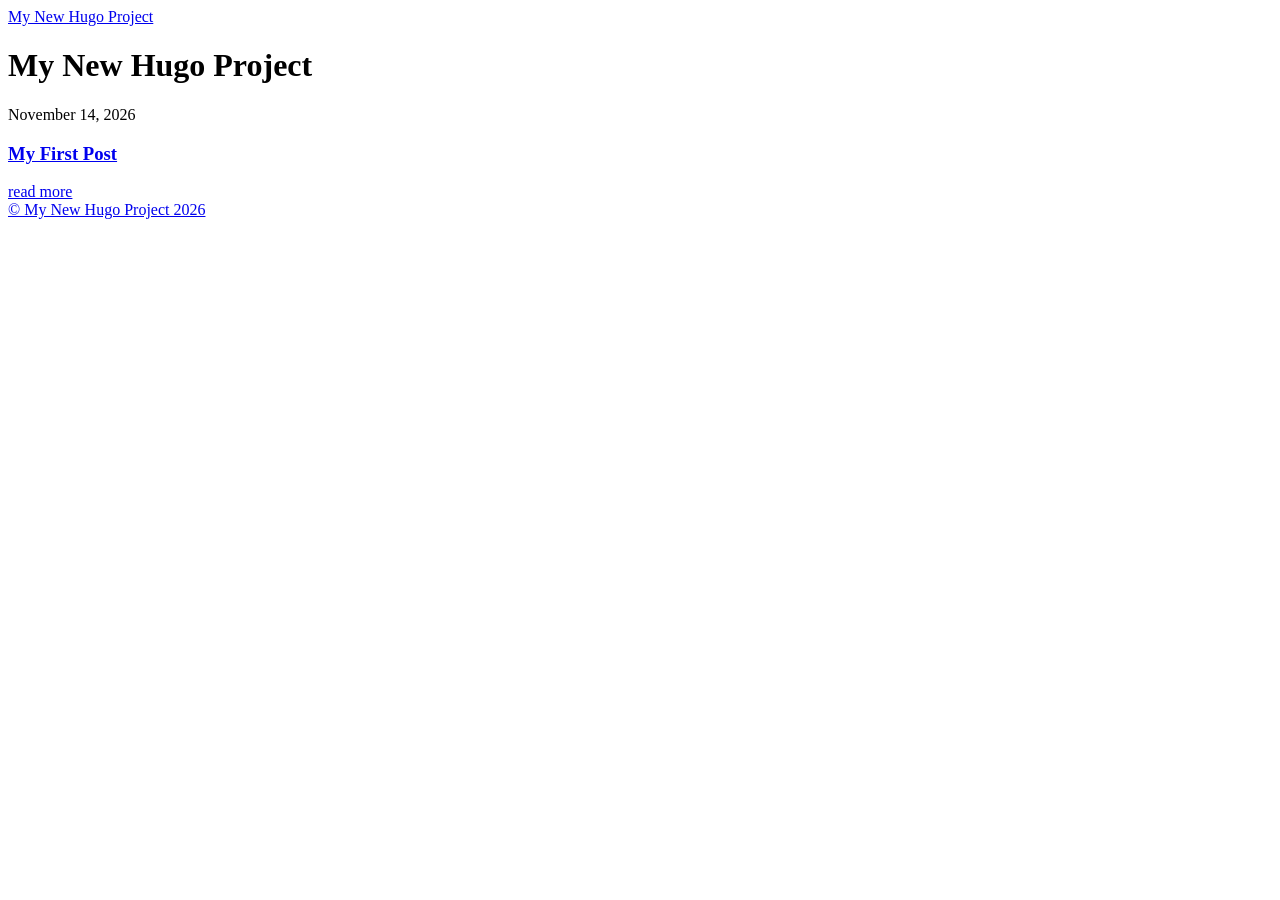
==== index.html @ 1c85fb97 "deploy: NyikaHE/nyikahe_blog@99d3f160ebe98506a557c8e9d251734ff0d45066" ====
<!doctype html><html lang=en-us><head><meta charset=utf-8><meta http-equiv=X-UA-Compatible content="IE=edge,chrome=1"><title>My New Hugo Project</title><meta name=viewport content="width=device-width,minimum-scale=1"><meta name=description content><meta name=generator content="Hugo 0.170.0"><meta name=robots content="index, follow"><link rel=stylesheet href=/ananke/css/main.02a37ad6c4e155c542d276915a0e3f83f5c7c5fec443350f6e60753f1679b7a7.css integrity="sha256-AqN61sThVcVC0naRWg4/g/XHxf7EQzUPbmB1PxZ5t6c=" crossorigin=anonymous><script>(function(){"use strict";function t(){for(var t=document.querySelectorAll(".code-block .code-copy[hidden]"),e=0;e<t.length;e++)t[e].hidden=!1}document.readyState==="loading"?document.addEventListener("DOMContentLoaded",t):t();function e(e){var t=e.querySelector(".code-copy-label"),n=t?t.textContent:null;e.classList.add("is-copied"),t&&(t.textContent="Copied"),window.setTimeout(function(){e.classList.remove("is-copied"),t&&n!==null&&(t.textContent=n)},2e3)}function n(e){var n,t=document.createElement("textarea");t.value=e,t.setAttribute("readonly",""),t.style.position="absolute",t.style.left="-9999px",document.body.appendChild(t),t.select(),n=!1;try{n=document.execCommand("copy")}catch{n=!1}return document.body.removeChild(t),n}function s(t){var s,o,a,i=t.closest(".code-block");if(!i)return;if(s=i.querySelector("pre"),!s)return;a=s.querySelector("code")||s,o=a.innerText,navigator.clipboard&&navigator.clipboard.writeText?navigator.clipboard.writeText(o).then(function(){e(t)},function(){n(o)&&e(t)}):n(o)&&e(t)}document.addEventListener("click",function(e){var t=e.target.closest(".code-copy");t&&s(t)})})()</script><link href=/index.xml rel=alternate type=application/rss+xml title="My New Hugo Project"><link href=/index.xml rel=feed type=application/rss+xml title="My New Hugo Project"><link rel=canonical href=https://example.org/><meta property="og:url" content="https://example.org/"><meta property="og:site_name" content="My New Hugo Project"><meta property="og:title" content="My New Hugo Project"><meta property="og:locale" content="en_us"><meta property="og:type" content="website"><meta itemprop=name content="My New Hugo Project"><meta itemprop=datePublished content="2026-11-14T11:24:10+00:00"><meta itemprop=dateModified content="2026-11-14T11:24:10+00:00"><meta name=twitter:card content="summary"><meta name=twitter:title content="My New Hugo Project"></head><body class="ma0 avenir bg-near-white production is-home"><header><div class="pb3-m pb6-l bg-black"><nav class="pv3 ph3 ph4-ns" role=navigation><div class="flex-l center items-center justify-between"><a href=/ class="f3 fw2 hover-white white-90 dib no-underline">My New Hugo Project</a><div class="flex-l items-center"><div class=ananke-socials></div></div></div></nav><div class="tc-l pv3 ph3 ph4-ns"><h1 class="f2 f-subheadline-l fw2 light-silver mb0 lh-title">My New Hugo Project</h1></div></div></header><main class=pb7 role=main><article class="cf ph3 ph5-l pv3 pv4-l f4 tc-l center measure-wide lh-copy nested-links mid-gray"></article><div class="pa3 pa4-ns w-100 w-70-ns center"><section class="w-100 mw8"><div class="w-100 mb4 relative"><article class="bb b--black-10"><div class="db pv4 ph3 ph0-l dark-gray no-underline"><div class="flex-column flex-row-ns flex"><div class="blah w-100"><time class="f6 db" datetime=2026-11-14T11:24:10Z>November 14, 2026</time><h1 class="f3 fw1 athelas mt0 lh-title"><a href=/posts/my-first-post/ class="color-inherit dim link">My First Post</a></h1><div class="f6 f5-l lh-copy nested-copy-line-height nested-links"></div><a href=/posts/my-first-post/ class="ba b--moon-gray bg-light-gray br2 color-inherit dib f7 hover-bg-moon-gray link mt2 ph2 pv1">read more</a></div></div></div></article></div></section></div></main><footer class="bg-black bottom-0 w-100 pa3" role=contentinfo><div class="flex justify-between"><a class="f4 fw4 hover-white white-70 dn dib-ns pv2 ph3 no-underline" href=https://example.org/>&copy; My New Hugo Project 2026</a><div><div class=ananke-socials></div></div></div></footer></body></html>
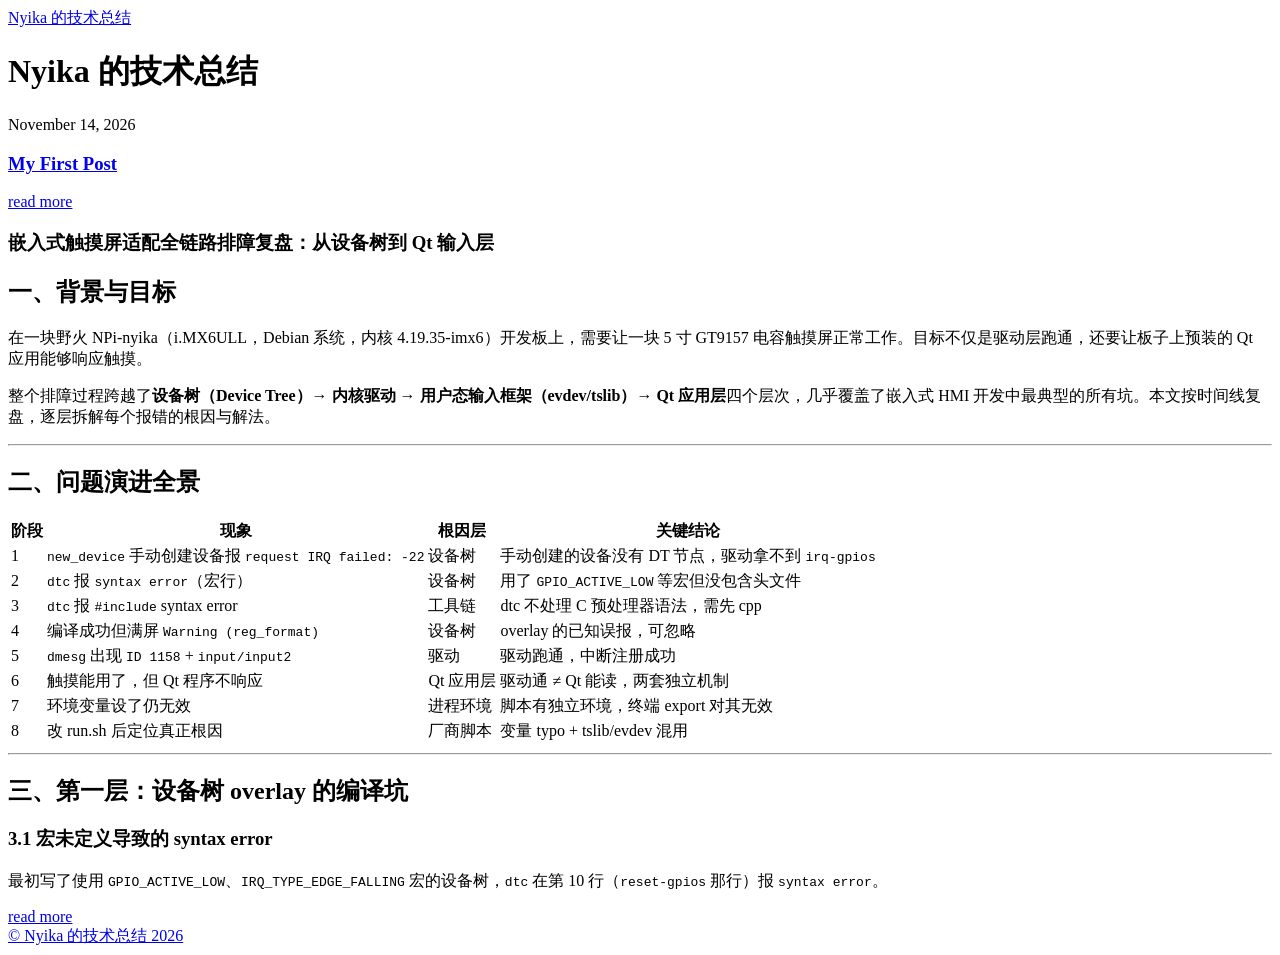
==== commit 3bc9a728: "deploy: NyikaHE/nyikahe_blog@ad315318a54b1dff48051abc5a908caf8fb5663f" ====
--- a/index.html
+++ b/index.html
@@ -1,4 +1,4 @@
-<!doctype html><html lang=en-us><head><meta charset=utf-8><meta http-equiv=X-UA-Compatible content="IE=edge,chrome=1"><title>My New Hugo Project</title><meta name=viewport content="width=device-width,minimum-scale=1"><meta name=description content><meta name=generator content="Hugo 0.170.0"><meta name=robots content="index, follow"><link rel=stylesheet href=/ananke/css/main.02a37ad6c4e155c542d276915a0e3f83f5c7c5fec443350f6e60753f1679b7a7.css integrity="sha256-AqN61sThVcVC0naRWg4/g/XHxf7EQzUPbmB1PxZ5t6c=" crossorigin=anonymous><script>(function(){"use strict";function t(){for(var t=document.querySelectorAll(".code-block .code-copy[hidden]"),e=0;e<t.length;e++)t[e].hidden=!1}document.readyState==="loading"?document.addEventListener("DOMContentLoaded",t):t();function e(e){var t=e.querySelector(".code-copy-label"),n=t?t.textContent:null;e.classList.add("is-copied"),t&&(t.textContent="Copied"),window.setTimeout(function(){e.classList.remove("is-copied"),t&&n!==null&&(t.textContent=n)},2e3)}function n(e){var n,t=document.createElement("textarea");t.value=e,t.setAttribute("readonly",""),t.style.position="absolute",t.style.left="-9999px",document.body.appendChild(t),t.select(),n=!1;try{n=document.execCommand("copy")}catch{n=!1}return document.body.removeChild(t),n}function s(t){var s,o,a,i=t.closest(".code-block");if(!i)return;if(s=i.querySelector("pre"),!s)return;a=s.querySelector("code")||s,o=a.innerText,navigator.clipboard&&navigator.clipboard.writeText?navigator.clipboard.writeText(o).then(function(){e(t)},function(){n(o)&&e(t)}):n(o)&&e(t)}document.addEventListener("click",function(e){var t=e.target.closest(".code-copy");t&&s(t)})})()</script><link href=/index.xml rel=alternate type=application/rss+xml title="My New Hugo Project"><link href=/index.xml rel=feed type=application/rss+xml title="My New Hugo Project"><link rel=canonical href=https://example.org/><meta property="og:url" content="https://example.org/"><meta property="og:site_name" content="My New Hugo Project"><meta property="og:title" content="My New Hugo Project"><meta property="og:locale" content="en_us"><meta property="og:type" content="website"><meta itemprop=name content="My New Hugo Project"><meta itemprop=datePublished content="2026-11-14T11:24:10+00:00"><meta itemprop=dateModified content="2026-11-14T11:24:10+00:00"><meta name=twitter:card content="summary"><meta name=twitter:title content="My New Hugo Project"></head><body class="ma0 avenir bg-near-white production is-home"><header><div class="pb3-m pb6-l bg-black"><nav class="pv3 ph3 ph4-ns" role=navigation><div class="flex-l center items-center justify-between"><a href=/ class="f3 fw2 hover-white white-90 dib no-underline">My New Hugo Project</a><div class="flex-l items-center"><div class=ananke-socials></div></div></div></nav><div class="tc-l pv3 ph3 ph4-ns"><h1 class="f2 f-subheadline-l fw2 light-silver mb0 lh-title">My New Hugo Project</h1></div></div></header><main class=pb7 role=main><article class="cf ph3 ph5-l pv3 pv4-l f4 tc-l center measure-wide lh-copy nested-links mid-gray"></article><div class="pa3 pa4-ns w-100 w-70-ns center"><section class="w-100 mw8"><div class="w-100 mb4 relative"><article class="bb b--black-10"><div class="db pv4 ph3 ph0-l dark-gray no-underline"><div class="flex-column flex-row-ns flex"><div class="blah w-100"><time class="f6 db" datetime=2026-11-14T11:24:10Z>November 14, 2026</time><h1 class="f3 fw1 athelas mt0 lh-title"><a href=/posts/my-first-post/ class="color-inherit dim link">My First Post</a></h1><div class="f6 f5-l lh-copy nested-copy-line-height nested-links"></div><a href=/posts/my-first-post/ class="ba b--moon-gray bg-light-gray br2 color-inherit dib f7 hover-bg-moon-gray link mt2 ph2 pv1">read more</a></div></div></div></article></div></section></div></main><footer class="bg-black bottom-0 w-100 pa3" role=contentinfo><div class="flex justify-between"><a class="f4 fw4 hover-white white-70 dn dib-ns pv2 ph3 no-underline" href=https://example.org/>&copy; My New Hugo Project 2026</a><div><div class=ananke-socials></div></div></div></footer></body></html>
+<!doctype html><html lang=en-us><head><meta charset=utf-8><meta http-equiv=X-UA-Compatible content="IE=edge,chrome=1"><title>Nyika 的技术总结</title><meta name=viewport content="width=device-width,minimum-scale=1"><meta name=description content><meta name=generator content="Hugo 0.170.0"><meta name=robots content="index, follow"><link rel=stylesheet href=/ananke/css/main.02a37ad6c4e155c542d276915a0e3f83f5c7c5fec443350f6e60753f1679b7a7.css integrity="sha256-AqN61sThVcVC0naRWg4/g/XHxf7EQzUPbmB1PxZ5t6c=" crossorigin=anonymous><script>(function(){"use strict";function t(){for(var t=document.querySelectorAll(".code-block .code-copy[hidden]"),e=0;e<t.length;e++)t[e].hidden=!1}document.readyState==="loading"?document.addEventListener("DOMContentLoaded",t):t();function e(e){var t=e.querySelector(".code-copy-label"),n=t?t.textContent:null;e.classList.add("is-copied"),t&&(t.textContent="Copied"),window.setTimeout(function(){e.classList.remove("is-copied"),t&&n!==null&&(t.textContent=n)},2e3)}function n(e){var n,t=document.createElement("textarea");t.value=e,t.setAttribute("readonly",""),t.style.position="absolute",t.style.left="-9999px",document.body.appendChild(t),t.select(),n=!1;try{n=document.execCommand("copy")}catch{n=!1}return document.body.removeChild(t),n}function s(t){var s,o,a,i=t.closest(".code-block");if(!i)return;if(s=i.querySelector("pre"),!s)return;a=s.querySelector("code")||s,o=a.innerText,navigator.clipboard&&navigator.clipboard.writeText?navigator.clipboard.writeText(o).then(function(){e(t)},function(){n(o)&&e(t)}):n(o)&&e(t)}document.addEventListener("click",function(e){var t=e.target.closest(".code-copy");t&&s(t)})})()</script><link href=/index.xml rel=alternate type=application/rss+xml title="Nyika 的技术总结"><link href=/index.xml rel=feed type=application/rss+xml title="Nyika 的技术总结"><link rel=canonical href=https://nyikahe.github.io/><meta property="og:url" content="https://nyikahe.github.io/"><meta property="og:site_name" content="Nyika 的技术总结"><meta property="og:title" content="Nyika 的技术总结"><meta property="og:locale" content="en_us"><meta property="og:type" content="website"><meta itemprop=name content="Nyika 的技术总结"><meta itemprop=datePublished content="2026-11-14T11:24:10+00:00"><meta itemprop=dateModified content="2026-11-14T11:24:10+00:00"><meta name=twitter:card content="summary"><meta name=twitter:title content="Nyika 的技术总结"></head><body class="ma0 avenir bg-near-white production is-home"><header><div class="pb3-m pb6-l bg-black"><nav class="pv3 ph3 ph4-ns" role=navigation><div class="flex-l center items-center justify-between"><a href=/ class="f3 fw2 hover-white white-90 dib no-underline">Nyika 的技术总结</a><div class="flex-l items-center"><div class=ananke-socials></div></div></div></nav><div class="tc-l pv3 ph3 ph4-ns"><h1 class="f2 f-subheadline-l fw2 light-silver mb0 lh-title">Nyika 的技术总结</h1></div></div></header><main class=pb7 role=main><article class="cf ph3 ph5-l pv3 pv4-l f4 tc-l center measure-wide lh-copy nested-links mid-gray"></article><div class="pa3 pa4-ns w-100 w-70-ns center"><section class="w-100 mw8"><div class="w-100 mb4 relative"><article class="bb b--black-10"><div class="db pv4 ph3 ph0-l dark-gray no-underline"><div class="flex-column flex-row-ns flex"><div class="blah w-100"><time class="f6 db" datetime=2026-11-14T11:24:10Z>November 14, 2026</time><h1 class="f3 fw1 athelas mt0 lh-title"><a href=/posts/my-first-post/ class="color-inherit dim link">My First Post</a></h1><div class="f6 f5-l lh-copy nested-copy-line-height nested-links"></div><a href=/posts/my-first-post/ class="ba b--moon-gray bg-light-gray br2 color-inherit dib f7 hover-bg-moon-gray link mt2 ph2 pv1">read more</a></div></div></div></article></div><div class="w-100 mb4 relative"><article class="bb b--black-10"><div class="db pv4 ph3 ph0-l dark-gray no-underline"><div class="flex-column flex-row-ns flex"><div class="blah w-100"><h1 class="f3 fw1 athelas mt0 lh-title"><a href=/posts/%E8%A7%A6%E6%91%B8%E5%B1%8F%E9%80%82%E9%85%8D%E5%85%A8%E9%93%BE%E8%B7%AF%E6%8E%92%E9%9A%9C%E5%A4%8D%E7%9B%98/ class="color-inherit dim link"></a></h1><div class="f6 f5-l lh-copy nested-copy-line-height nested-links"><h1 id=嵌入式触摸屏适配全链路排障复盘从设备树到-qt-输入层>嵌入式触摸屏适配全链路排障复盘：从设备树到 Qt 输入层</h1><h2 id=一背景与目标>一、背景与目标</h2><p>在一块野火 NPi-nyika（i.MX6ULL，Debian 系统，内核 4.19.35-imx6）开发板上，需要让一块 5 寸 GT9157 电容触摸屏正常工作。目标不仅是驱动层跑通，还要让板子上预装的 Qt 应用能够响应触摸。</p><p>整个排障过程跨越了<strong>设备树（Device Tree）→ 内核驱动 → 用户态输入框架（evdev/tslib）→ Qt 应用层</strong>四个层次，几乎覆盖了嵌入式 HMI 开发中最典型的所有坑。本文按时间线复盘，逐层拆解每个报错的根因与解法。</p><hr><h2 id=二问题演进全景>二、问题演进全景</h2><table><thead><tr><th>阶段</th><th>现象</th><th>根因层</th><th>关键结论</th></tr></thead><tbody><tr><td>1</td><td><code>new_device</code> 手动创建设备报 <code>request IRQ failed: -22</code></td><td>设备树</td><td>手动创建的设备没有 DT 节点，驱动拿不到 <code>irq-gpios</code></td></tr><tr><td>2</td><td><code>dtc</code> 报 <code>syntax error</code>（宏行）</td><td>设备树</td><td>用了 <code>GPIO_ACTIVE_LOW</code> 等宏但没包含头文件</td></tr><tr><td>3</td><td><code>dtc</code> 报 <code>#include</code> syntax error</td><td>工具链</td><td>dtc 不处理 C 预处理器语法，需先 cpp</td></tr><tr><td>4</td><td>编译成功但满屏 <code>Warning (reg_format)</code></td><td>设备树</td><td>overlay 的已知误报，可忽略</td></tr><tr><td>5</td><td><code>dmesg</code> 出现 <code>ID 1158</code> + <code>input/input2</code></td><td>驱动</td><td>驱动跑通，中断注册成功</td></tr><tr><td>6</td><td>触摸能用了，但 Qt 程序不响应</td><td>Qt 应用层</td><td>驱动通 ≠ Qt 能读，两套独立机制</td></tr><tr><td>7</td><td>环境变量设了仍无效</td><td>进程环境</td><td>脚本有独立环境，终端 export 对其无效</td></tr><tr><td>8</td><td>改 run.sh 后定位真正根因</td><td>厂商脚本</td><td>变量 typo + tslib/evdev 混用</td></tr></tbody></table><hr><h2 id=三第一层设备树-overlay-的编译坑>三、第一层：设备树 overlay 的编译坑</h2><h3 id=31-宏未定义导致的-syntax-error>3.1 宏未定义导致的 syntax error</h3><p>最初写了使用 <code>GPIO_ACTIVE_LOW</code>、<code>IRQ_TYPE_EDGE_FALLING</code> 宏的设备树，<code>dtc</code> 在第 10 行（<code>reset-gpios</code> 那行）报 <code>syntax error</code>。</p></div><a href=/posts/%E8%A7%A6%E6%91%B8%E5%B1%8F%E9%80%82%E9%85%8D%E5%85%A8%E9%93%BE%E8%B7%AF%E6%8E%92%E9%9A%9C%E5%A4%8D%E7%9B%98/ class="ba b--moon-gray bg-light-gray br2 color-inherit dib f7 hover-bg-moon-gray link mt2 ph2 pv1">read more</a></div></div></div></article></div></section></div></main><footer class="bg-black bottom-0 w-100 pa3" role=contentinfo><div class="flex justify-between"><a class="f4 fw4 hover-white white-70 dn dib-ns pv2 ph3 no-underline" href=https://nyikahe.github.io/>&copy; Nyika 的技术总结 2026</a><div><div class=ananke-socials></div></div></div></footer></body></html>
 
 
 
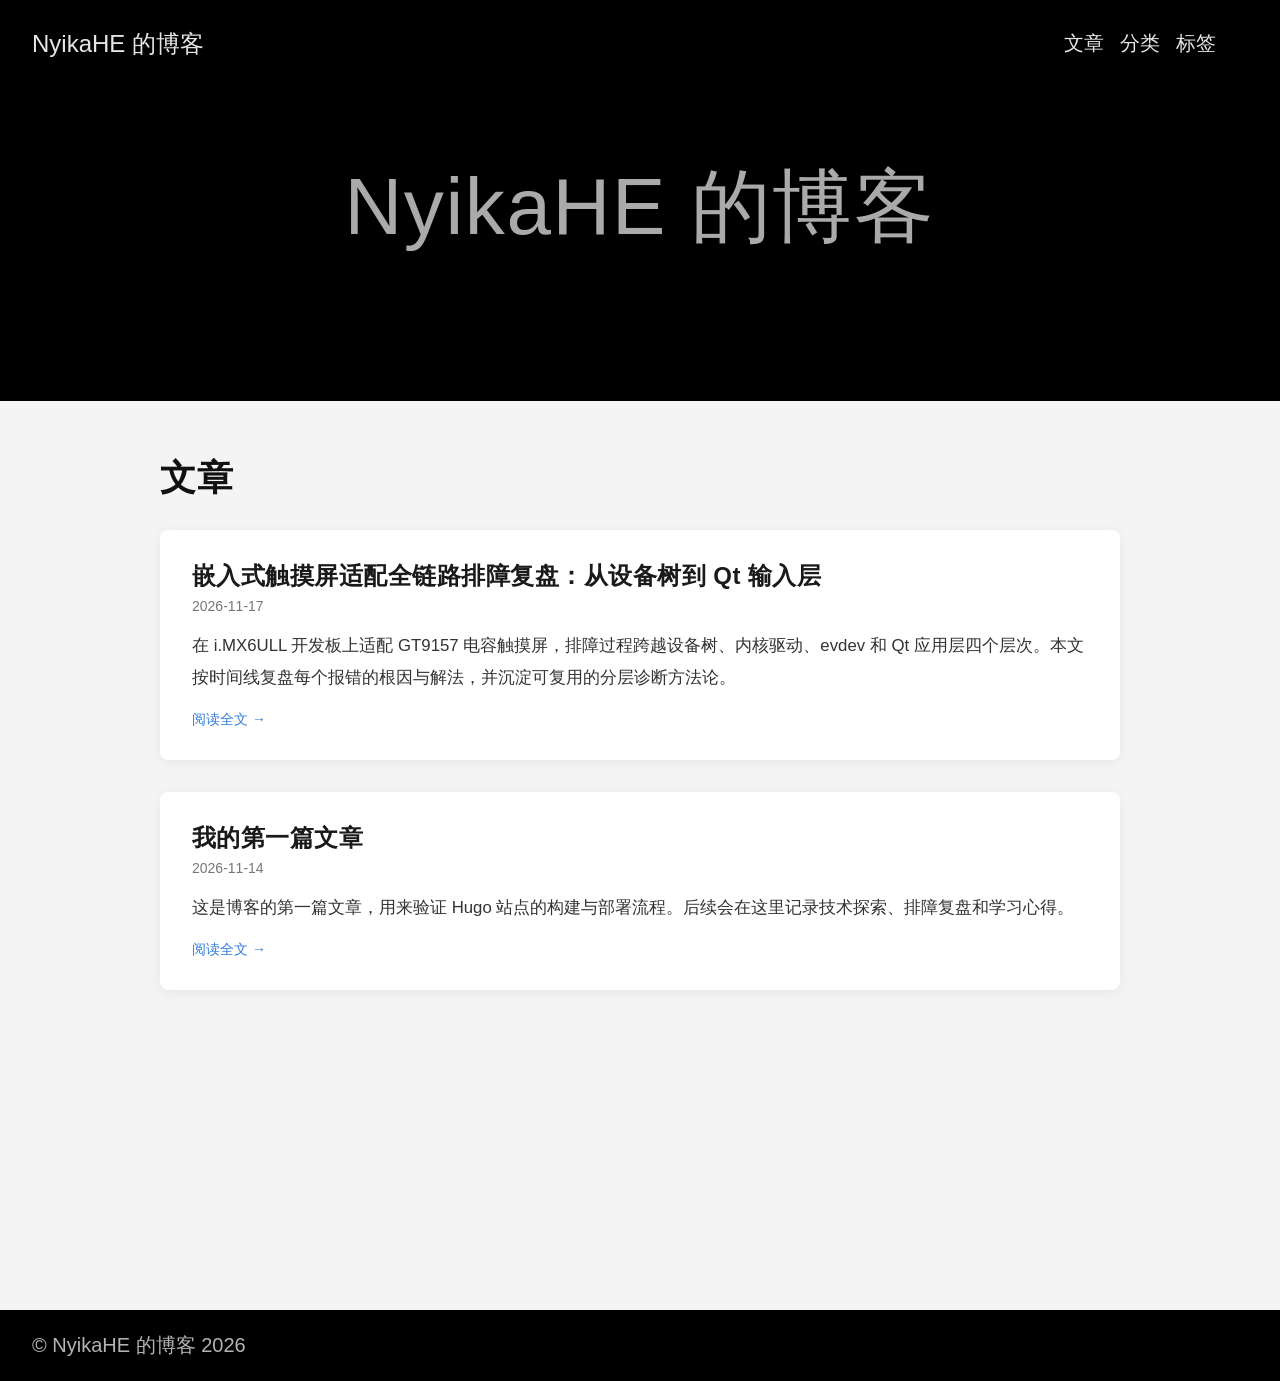
==== commit 1525e1ba: "deploy: NyikaHE/nyikahe_blog@4d8d3b151d9b24d3b36bdac177b7d9951a4b5822" ====
--- a/index.html
+++ b/index.html
@@ -1,4 +1,4 @@
-<!doctype html><html lang=en-us><head><meta charset=utf-8><meta http-equiv=X-UA-Compatible content="IE=edge,chrome=1"><title>Nyika 的技术总结</title><meta name=viewport content="width=device-width,minimum-scale=1"><meta name=description content><meta name=generator content="Hugo 0.170.0"><meta name=robots content="index, follow"><link rel=stylesheet href=/ananke/css/main.02a37ad6c4e155c542d276915a0e3f83f5c7c5fec443350f6e60753f1679b7a7.css integrity="sha256-AqN61sThVcVC0naRWg4/g/XHxf7EQzUPbmB1PxZ5t6c=" crossorigin=anonymous><script>(function(){"use strict";function t(){for(var t=document.querySelectorAll(".code-block .code-copy[hidden]"),e=0;e<t.length;e++)t[e].hidden=!1}document.readyState==="loading"?document.addEventListener("DOMContentLoaded",t):t();function e(e){var t=e.querySelector(".code-copy-label"),n=t?t.textContent:null;e.classList.add("is-copied"),t&&(t.textContent="Copied"),window.setTimeout(function(){e.classList.remove("is-copied"),t&&n!==null&&(t.textContent=n)},2e3)}function n(e){var n,t=document.createElement("textarea");t.value=e,t.setAttribute("readonly",""),t.style.position="absolute",t.style.left="-9999px",document.body.appendChild(t),t.select(),n=!1;try{n=document.execCommand("copy")}catch{n=!1}return document.body.removeChild(t),n}function s(t){var s,o,a,i=t.closest(".code-block");if(!i)return;if(s=i.querySelector("pre"),!s)return;a=s.querySelector("code")||s,o=a.innerText,navigator.clipboard&&navigator.clipboard.writeText?navigator.clipboard.writeText(o).then(function(){e(t)},function(){n(o)&&e(t)}):n(o)&&e(t)}document.addEventListener("click",function(e){var t=e.target.closest(".code-copy");t&&s(t)})})()</script><link href=/index.xml rel=alternate type=application/rss+xml title="Nyika 的技术总结"><link href=/index.xml rel=feed type=application/rss+xml title="Nyika 的技术总结"><link rel=canonical href=https://nyikahe.github.io/><meta property="og:url" content="https://nyikahe.github.io/"><meta property="og:site_name" content="Nyika 的技术总结"><meta property="og:title" content="Nyika 的技术总结"><meta property="og:locale" content="en_us"><meta property="og:type" content="website"><meta itemprop=name content="Nyika 的技术总结"><meta itemprop=datePublished content="2026-11-14T11:24:10+00:00"><meta itemprop=dateModified content="2026-11-14T11:24:10+00:00"><meta name=twitter:card content="summary"><meta name=twitter:title content="Nyika 的技术总结"></head><body class="ma0 avenir bg-near-white production is-home"><header><div class="pb3-m pb6-l bg-black"><nav class="pv3 ph3 ph4-ns" role=navigation><div class="flex-l center items-center justify-between"><a href=/ class="f3 fw2 hover-white white-90 dib no-underline">Nyika 的技术总结</a><div class="flex-l items-center"><div class=ananke-socials></div></div></div></nav><div class="tc-l pv3 ph3 ph4-ns"><h1 class="f2 f-subheadline-l fw2 light-silver mb0 lh-title">Nyika 的技术总结</h1></div></div></header><main class=pb7 role=main><article class="cf ph3 ph5-l pv3 pv4-l f4 tc-l center measure-wide lh-copy nested-links mid-gray"></article><div class="pa3 pa4-ns w-100 w-70-ns center"><section class="w-100 mw8"><div class="w-100 mb4 relative"><article class="bb b--black-10"><div class="db pv4 ph3 ph0-l dark-gray no-underline"><div class="flex-column flex-row-ns flex"><div class="blah w-100"><time class="f6 db" datetime=2026-11-14T11:24:10Z>November 14, 2026</time><h1 class="f3 fw1 athelas mt0 lh-title"><a href=/posts/my-first-post/ class="color-inherit dim link">My First Post</a></h1><div class="f6 f5-l lh-copy nested-copy-line-height nested-links"></div><a href=/posts/my-first-post/ class="ba b--moon-gray bg-light-gray br2 color-inherit dib f7 hover-bg-moon-gray link mt2 ph2 pv1">read more</a></div></div></div></article></div><div class="w-100 mb4 relative"><article class="bb b--black-10"><div class="db pv4 ph3 ph0-l dark-gray no-underline"><div class="flex-column flex-row-ns flex"><div class="blah w-100"><h1 class="f3 fw1 athelas mt0 lh-title"><a href=/posts/%E8%A7%A6%E6%91%B8%E5%B1%8F%E9%80%82%E9%85%8D%E5%85%A8%E9%93%BE%E8%B7%AF%E6%8E%92%E9%9A%9C%E5%A4%8D%E7%9B%98/ class="color-inherit dim link"></a></h1><div class="f6 f5-l lh-copy nested-copy-line-height nested-links"><h1 id=嵌入式触摸屏适配全链路排障复盘从设备树到-qt-输入层>嵌入式触摸屏适配全链路排障复盘：从设备树到 Qt 输入层</h1><h2 id=一背景与目标>一、背景与目标</h2><p>在一块野火 NPi-nyika（i.MX6ULL，Debian 系统，内核 4.19.35-imx6）开发板上，需要让一块 5 寸 GT9157 电容触摸屏正常工作。目标不仅是驱动层跑通，还要让板子上预装的 Qt 应用能够响应触摸。</p><p>整个排障过程跨越了<strong>设备树（Device Tree）→ 内核驱动 → 用户态输入框架（evdev/tslib）→ Qt 应用层</strong>四个层次，几乎覆盖了嵌入式 HMI 开发中最典型的所有坑。本文按时间线复盘，逐层拆解每个报错的根因与解法。</p><hr><h2 id=二问题演进全景>二、问题演进全景</h2><table><thead><tr><th>阶段</th><th>现象</th><th>根因层</th><th>关键结论</th></tr></thead><tbody><tr><td>1</td><td><code>new_device</code> 手动创建设备报 <code>request IRQ failed: -22</code></td><td>设备树</td><td>手动创建的设备没有 DT 节点，驱动拿不到 <code>irq-gpios</code></td></tr><tr><td>2</td><td><code>dtc</code> 报 <code>syntax error</code>（宏行）</td><td>设备树</td><td>用了 <code>GPIO_ACTIVE_LOW</code> 等宏但没包含头文件</td></tr><tr><td>3</td><td><code>dtc</code> 报 <code>#include</code> syntax error</td><td>工具链</td><td>dtc 不处理 C 预处理器语法，需先 cpp</td></tr><tr><td>4</td><td>编译成功但满屏 <code>Warning (reg_format)</code></td><td>设备树</td><td>overlay 的已知误报，可忽略</td></tr><tr><td>5</td><td><code>dmesg</code> 出现 <code>ID 1158</code> + <code>input/input2</code></td><td>驱动</td><td>驱动跑通，中断注册成功</td></tr><tr><td>6</td><td>触摸能用了，但 Qt 程序不响应</td><td>Qt 应用层</td><td>驱动通 ≠ Qt 能读，两套独立机制</td></tr><tr><td>7</td><td>环境变量设了仍无效</td><td>进程环境</td><td>脚本有独立环境，终端 export 对其无效</td></tr><tr><td>8</td><td>改 run.sh 后定位真正根因</td><td>厂商脚本</td><td>变量 typo + tslib/evdev 混用</td></tr></tbody></table><hr><h2 id=三第一层设备树-overlay-的编译坑>三、第一层：设备树 overlay 的编译坑</h2><h3 id=31-宏未定义导致的-syntax-error>3.1 宏未定义导致的 syntax error</h3><p>最初写了使用 <code>GPIO_ACTIVE_LOW</code>、<code>IRQ_TYPE_EDGE_FALLING</code> 宏的设备树，<code>dtc</code> 在第 10 行（<code>reset-gpios</code> 那行）报 <code>syntax error</code>。</p></div><a href=/posts/%E8%A7%A6%E6%91%B8%E5%B1%8F%E9%80%82%E9%85%8D%E5%85%A8%E9%93%BE%E8%B7%AF%E6%8E%92%E9%9A%9C%E5%A4%8D%E7%9B%98/ class="ba b--moon-gray bg-light-gray br2 color-inherit dib f7 hover-bg-moon-gray link mt2 ph2 pv1">read more</a></div></div></div></article></div></section></div></main><footer class="bg-black bottom-0 w-100 pa3" role=contentinfo><div class="flex justify-between"><a class="f4 fw4 hover-white white-70 dn dib-ns pv2 ph3 no-underline" href=https://nyikahe.github.io/>&copy; Nyika 的技术总结 2026</a><div><div class=ananke-socials></div></div></div></footer></body></html>
+<!doctype html><html lang=zh-CN><head><meta charset=utf-8><meta http-equiv=X-UA-Compatible content="IE=edge,chrome=1"><title>NyikaHE 的博客</title><meta name=viewport content="width=device-width,minimum-scale=1"><meta name=description content="记录技术探索与生活思考"><meta name=generator content="Hugo 0.170.0"><meta name=robots content="index, follow"><meta name=author content="NyikaHE"><link rel=stylesheet href=/ananke/css/main.cb15aa29cf52386c5e4d6ed6ccaa021040c9322d6c31ac05c727a256ec3082a1.css integrity="sha256-yxWqKc9SOGxeTW7WzKoCEEDJMi1sMawFxyeiVuwwgqE=" crossorigin=anonymous><script>(function(){"use strict";function t(){for(var t=document.querySelectorAll(".code-block .code-copy[hidden]"),e=0;e<t.length;e++)t[e].hidden=!1}document.readyState==="loading"?document.addEventListener("DOMContentLoaded",t):t();function e(e){var t=e.querySelector(".code-copy-label"),n=t?t.textContent:null;e.classList.add("is-copied"),t&&(t.textContent="Copied"),window.setTimeout(function(){e.classList.remove("is-copied"),t&&n!==null&&(t.textContent=n)},2e3)}function n(e){var n,t=document.createElement("textarea");t.value=e,t.setAttribute("readonly",""),t.style.position="absolute",t.style.left="-9999px",document.body.appendChild(t),t.select(),n=!1;try{n=document.execCommand("copy")}catch{n=!1}return document.body.removeChild(t),n}function s(t){var s,o,a,i=t.closest(".code-block");if(!i)return;if(s=i.querySelector("pre"),!s)return;a=s.querySelector("code")||s,o=a.innerText,navigator.clipboard&&navigator.clipboard.writeText?navigator.clipboard.writeText(o).then(function(){e(t)},function(){n(o)&&e(t)}):n(o)&&e(t)}document.addEventListener("click",function(e){var t=e.target.closest(".code-copy");t&&s(t)})})()</script><link href=/index.xml rel=alternate type=application/rss+xml title="NyikaHE 的博客"><link href=/index.xml rel=feed type=application/rss+xml title="NyikaHE 的博客"><link rel=canonical href=https://nyikahe.github.io/><meta property="og:url" content="https://nyikahe.github.io/"><meta property="og:site_name" content="NyikaHE 的博客"><meta property="og:title" content="NyikaHE 的博客"><meta property="og:description" content="记录技术探索与生活思考"><meta property="og:locale" content="zh_CN"><meta property="og:type" content="website"><meta itemprop=name content="NyikaHE 的博客"><meta itemprop=description content="记录技术探索与生活思考"><meta itemprop=datePublished content="2026-11-17T09:00:00+00:00"><meta itemprop=dateModified content="2026-11-17T09:00:00+00:00"><meta name=twitter:card content="summary"><meta name=twitter:title content="NyikaHE 的博客"><meta name=twitter:description content="记录技术探索与生活思考"></head><body class="ma0 avenir bg-near-white production is-home"><header><div class="pb3-m pb6-l bg-black"><nav class="pv3 ph3 ph4-ns" role=navigation><div class="flex-l center items-center justify-between"><a href=/ class="f3 fw2 hover-white white-90 dib no-underline">NyikaHE 的博客</a><div class="flex-l items-center"><ul class="pl0 mr3"><li class="list f5 f4-ns fw4 dib pr3"><a class="hover-white white-90 no-underline" href=/posts/ title="文章 page">文章</a></li><li class="list f5 f4-ns fw4 dib pr3"><a class="hover-white white-90 no-underline" href=/categories/ title="分类 page">分类</a></li><li class="list f5 f4-ns fw4 dib pr3"><a class="hover-white white-90 no-underline" href=/tags/ title="标签 page">标签</a></li></ul><div class=ananke-socials></div></div></div></nav><div class="tc-l pv3 ph3 ph4-ns"><h1 class="f2 f-subheadline-l fw2 light-silver mb0 lh-title">NyikaHE 的博客</h1></div></div></header><main class=pb7 role=main><section class="pa3 pa4-ns w-100 mw8 center"><h1 class="f3 f2-ns near-black mb4">文章</h1><article class="post-card bg-white mb4 pa4"><h2 class="post-card__title f4 f3-ns mt0 mb2"><a href=/posts/%E8%A7%A6%E6%91%B8%E5%B1%8F%E9%80%82%E9%85%8D%E5%85%A8%E9%93%BE%E8%B7%AF%E6%8E%92%E9%9A%9C%E5%A4%8D%E7%9B%98/>嵌入式触摸屏适配全链路排障复盘：从设备树到 Qt 输入层</a></h2><time class="f6 gray db mb3" datetime=2026-11-17T09:00:00Z>2026-11-17</time><div class="nested-links f5 lh-copy mid-gray mb3">在 i.MX6ULL 开发板上适配 GT9157 电容触摸屏，排障过程跨越设备树、内核驱动、evdev 和 Qt 应用层四个层次。本文按时间线复盘每个报错的根因与解法，并沉淀可复用的分层诊断方法论。</div><a href=/posts/%E8%A7%A6%E6%91%B8%E5%B1%8F%E9%80%82%E9%85%8D%E5%85%A8%E9%93%BE%E8%B7%AF%E6%8E%92%E9%9A%9C%E5%A4%8D%E7%9B%98/ class="f6 link blue dib">阅读全文 →</a></article><article class="post-card bg-white mb4 pa4"><h2 class="post-card__title f4 f3-ns mt0 mb2"><a href=/posts/my-first-post/>我的第一篇文章</a></h2><time class="f6 gray db mb3" datetime=2026-11-14T11:24:10Z>2026-11-14</time><div class="nested-links f5 lh-copy mid-gray mb3">这是博客的第一篇文章，用来验证 Hugo 站点的构建与部署流程。后续会在这里记录技术探索、排障复盘和学习心得。</div><a href=/posts/my-first-post/ class="f6 link blue dib">阅读全文 →</a></article></section></main><footer class="bg-black bottom-0 w-100 pa3" role=contentinfo><div class="flex justify-between"><a class="f4 fw4 hover-white white-70 dn dib-ns pv2 ph3 no-underline" href=https://nyikahe.github.io/>&copy; NyikaHE 的博客 2026</a><div><div class=ananke-socials></div></div></div></footer></body></html>
 
 
 
